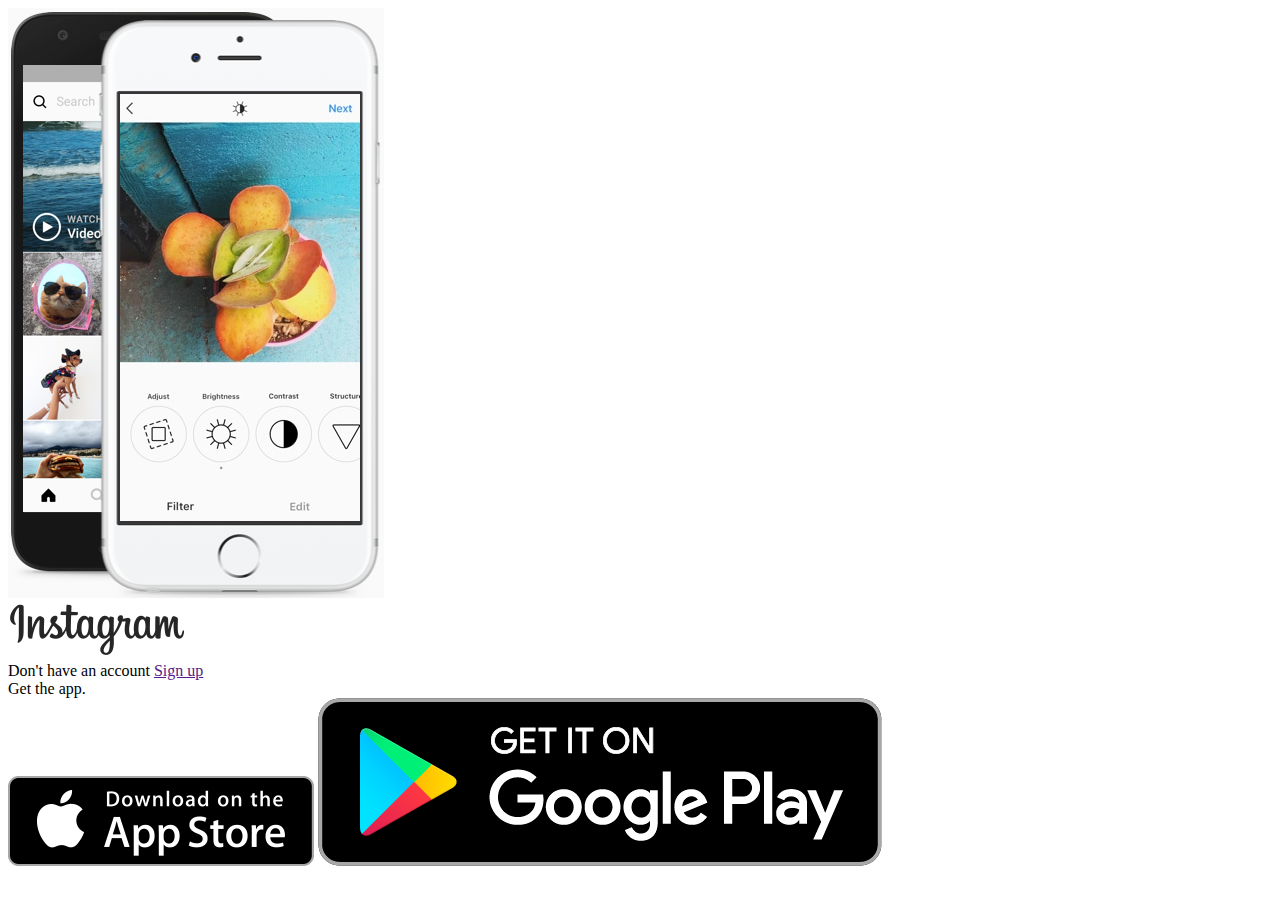
==== index.html @ be80120c "index" ====
<!DOCTYPE html>
<html lang="en">

  <head>
    <meta charset="utf-8" />
    <title>Login | Instajeju</title>
  </head>

  <body>

    <main class="login">
      <div class="login__column">
        <img src="images/phoneImage.png" />
      </div>
      <div class="login__column">
        <div class="login__box">
          <img src="images/logoLogin.png" class="login__logo" />
        </div>
        <div class="login__box">
          <span>Don't have an account</span>
          <a href="" class="login__link">Sign up</a>
        </div>
        <div class="login__box login__box--transparent">
          <span class="login__text">Get the app.</span>
          <div class="login__appstores">
            <img src="images/ios.png" class="login__appstore" />
            <img src="images/android.png" class="login__appstore" />
          </div>
        </div>
      </div>
    </main>

  </body>

</html>
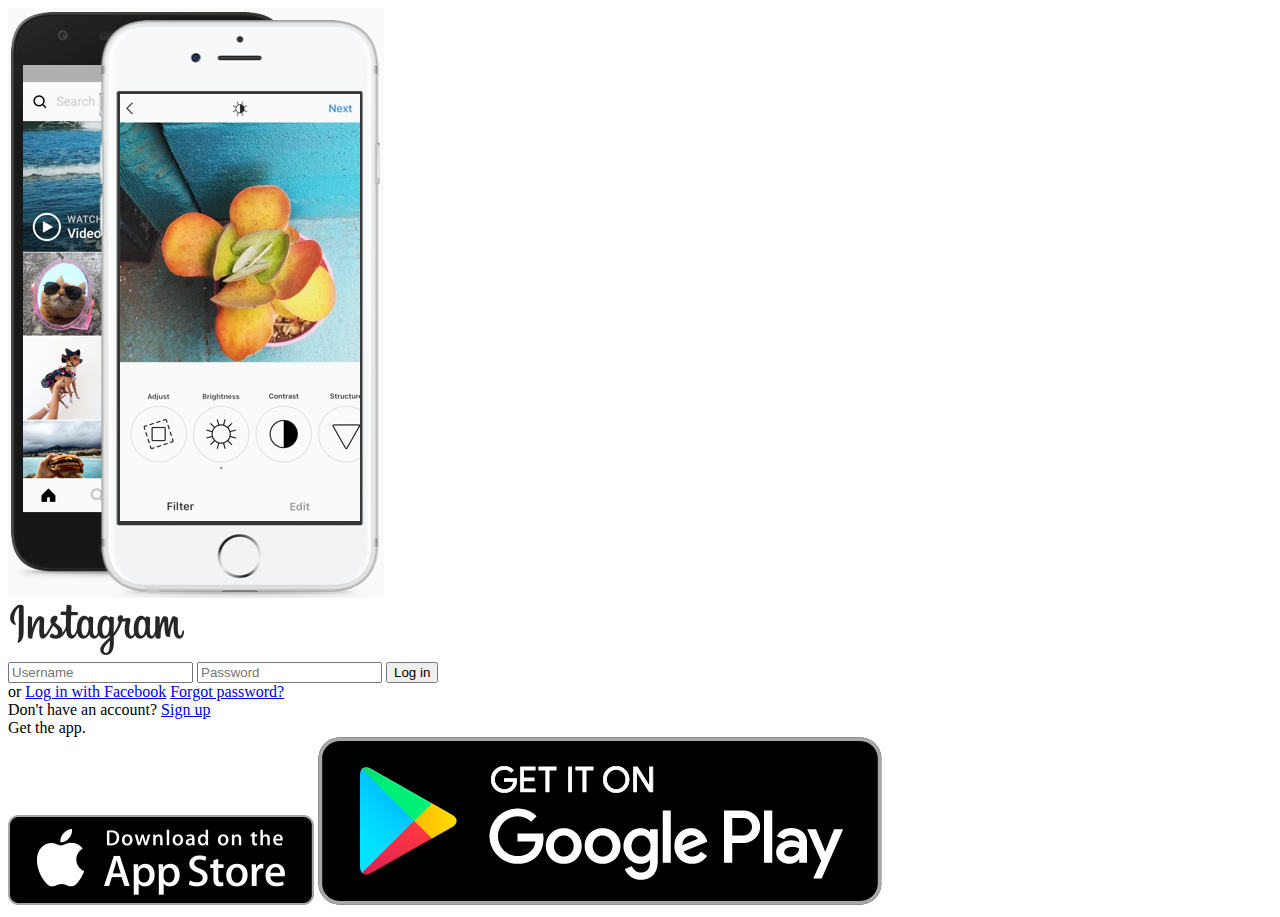
==== commit ac25869b: "index" ====
--- a/index.html
+++ b/index.html
@@ -15,10 +15,18 @@
       <div class="login__column">
         <div class="login__box">
           <img src="images/logoLogin.png" class="login__logo" />
+          <form action="feed.html" method="get">
+            <input type="email" name="user" placeholder="Username" required />
+            <input type="password" name="pass" placeholder="Password" required />
+            <input type="submit" value="Log in" />
+          </form>
+          <span class="login__divider">or</span>
+          <a href="#" class="login__fb-link">Log in with Facebook</a>
+          <a href="#" class="login__link login__link--small">Forgot password?</a>
         </div>
         <div class="login__box">
-          <span>Don't have an account</span>
-          <a href="" class="login__link">Sign up</a>
+          <span class="login__text">Don't have an account?</span>
+          <a href="#" class="login__link login__link--blue">Sign up</a>
         </div>
         <div class="login__box login__box--transparent">
           <span class="login__text">Get the app.</span>
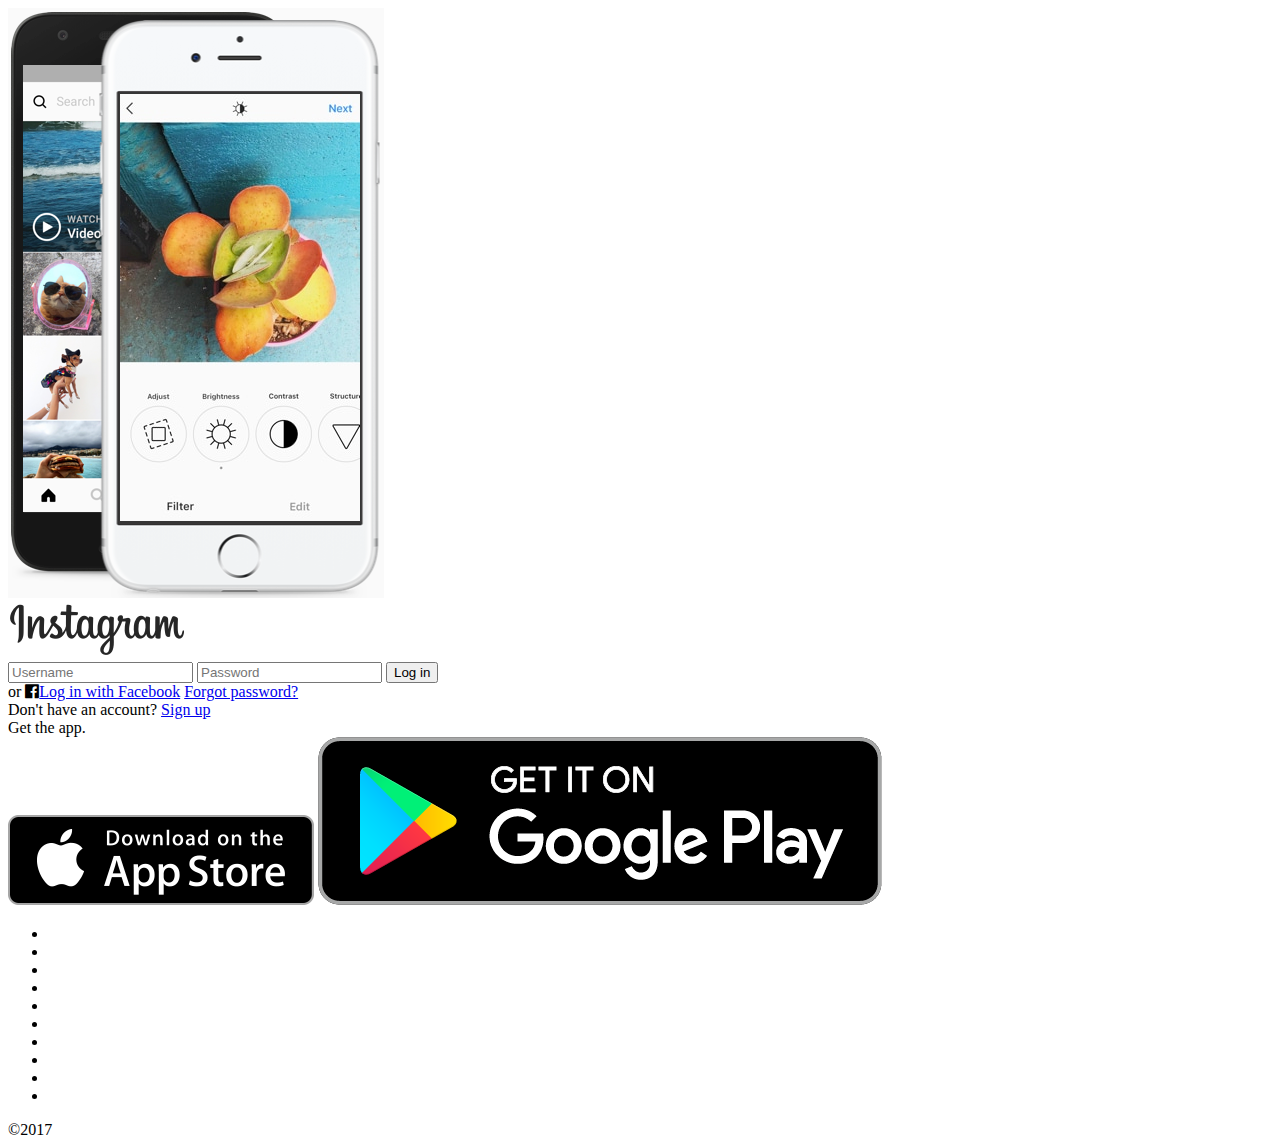
==== commit 1ffcaaf9: "index" ====
--- a/index.html
+++ b/index.html
@@ -4,40 +4,67 @@
   <head>
     <meta charset="utf-8" />
     <title>Login | Instajeju</title>
+    <link href="https://maxcdn.bootstrapcdn.com/font-awesome/4.7.0/css/font-awesome.min.css" rel=stylesheet />
   </head>
 
-  <body>
+  <!DOCTYPE html>
+  <html lang="en">
 
-    <main class="login">
-      <div class="login__column">
-        <img src="images/phoneImage.png" />
-      </div>
-      <div class="login__column">
-        <div class="login__box">
-          <img src="images/logoLogin.png" class="login__logo" />
-          <form action="feed.html" method="get">
-            <input type="email" name="user" placeholder="Username" required />
-            <input type="password" name="pass" placeholder="Password" required />
-            <input type="submit" value="Log in" />
-          </form>
-          <span class="login__divider">or</span>
-          <a href="#" class="login__fb-link">Log in with Facebook</a>
-          <a href="#" class="login__link login__link--small">Forgot password?</a>
+    <head>
+      <meta charset="utf-8" />
+      <title>Login | Instajeju</title>
+    </head>
+
+    <body>
+
+      <main class="login">
+        <div class="login__column">
+          <img src="images/phoneImage.png" />
         </div>
-        <div class="login__box">
-          <span class="login__text">Don't have an account?</span>
-          <a href="#" class="login__link login__link--blue">Sign up</a>
-        </div>
-        <div class="login__box login__box--transparent">
-          <span class="login__text">Get the app.</span>
-          <div class="login__appstores">
-            <img src="images/ios.png" class="login__appstore" />
-            <img src="images/android.png" class="login__appstore" />
+        <div class="login__column">
+          <div class="login__box">
+            <img src="images/logoLogin.png" class="login__logo" />
+            <form action="feed.html" method="get">
+              <input type="text" name="user" placeholder="Username" required />
+              <input type="password" name="pass" placeholder="Password" required />
+              <input type="submit" value="Log in" />
+            </form>
+            <span class="login__divider">or</span>
+            <i class="fa fa-facebook-official" aria-hidden="true"></i><a href="#" class="login__fb-link">Log in with Facebook</a>
+            <a href="#" class="login__link login__link--small">Forgot password?</a>
+          </div>
+          <div class="login__box">
+            <span class="login__text">Don't have an account?</span>
+            <a href="#" class="login__link login__link--blue">Sign up</a>
+          </div>
+          <div class="login__box login__box--transparent">
+            <span class="login__text">Get the app.</span>
+            <div class="login__appstores">
+              <img src="images/ios.png" class="login__appstore" />
+              <img src="images/android.png" class="login__appstore" />
+            </div>
           </div>
         </div>
-      </div>
-    </main>
+      </main>
 
-  </body>
+      <footer class="footer">
+        <nav class="footer__nav">
+          <ul class="footer__list">
+            <li class="footer__list-item"><a href="" class="footer__link"></a></li>
+            <li class="footer__list-item"><a href="" class="footer__link"></a></li>
+            <li class="footer__list-item"><a href="" class="footer__link"></a></li>
+            <li class="footer__list-item"><a href="" class="footer__link"></a></li>
+            <li class="footer__list-item"><a href="" class="footer__link"></a></li>
+            <li class="footer__list-item"><a href="" class="footer__link"></a></li>
+            <li class="footer__list-item"><a href="" class="footer__link"></a></li>
+            <li class="footer__list-item"><a href="" class="footer__link"></a></li>
+            <li class="footer__list-item"><a href="" class="footer__link"></a></li>
+            <li class="footer__list-item"><a href="" class="footer__link"></a></li>
+          </ul>
+        </nav>
+        <span class="footer__copy">&copy;2017</span>
+      </footer>
 
-</html>
+    </body>
+
+  </html>
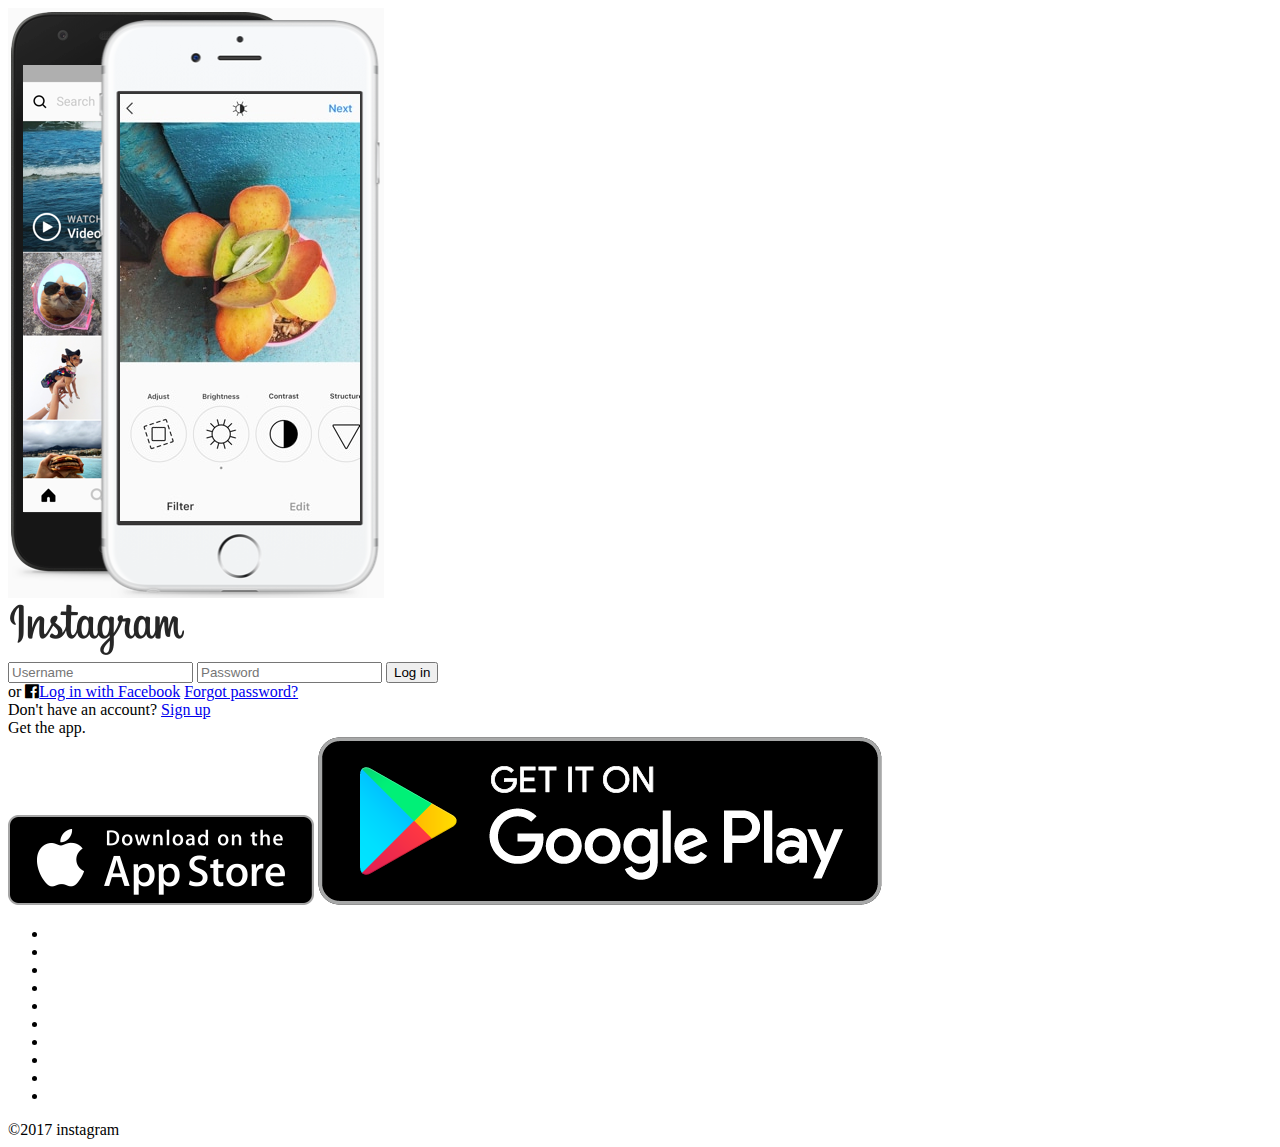
==== commit 062686a2: "index" ====
--- a/index.html
+++ b/index.html
@@ -62,7 +62,7 @@
             <li class="footer__list-item"><a href="" class="footer__link"></a></li>
           </ul>
         </nav>
-        <span class="footer__copy">&copy;2017</span>
+        <span class="footer__copy">&copy;2017 instagram</span>
       </footer>
 
     </body>
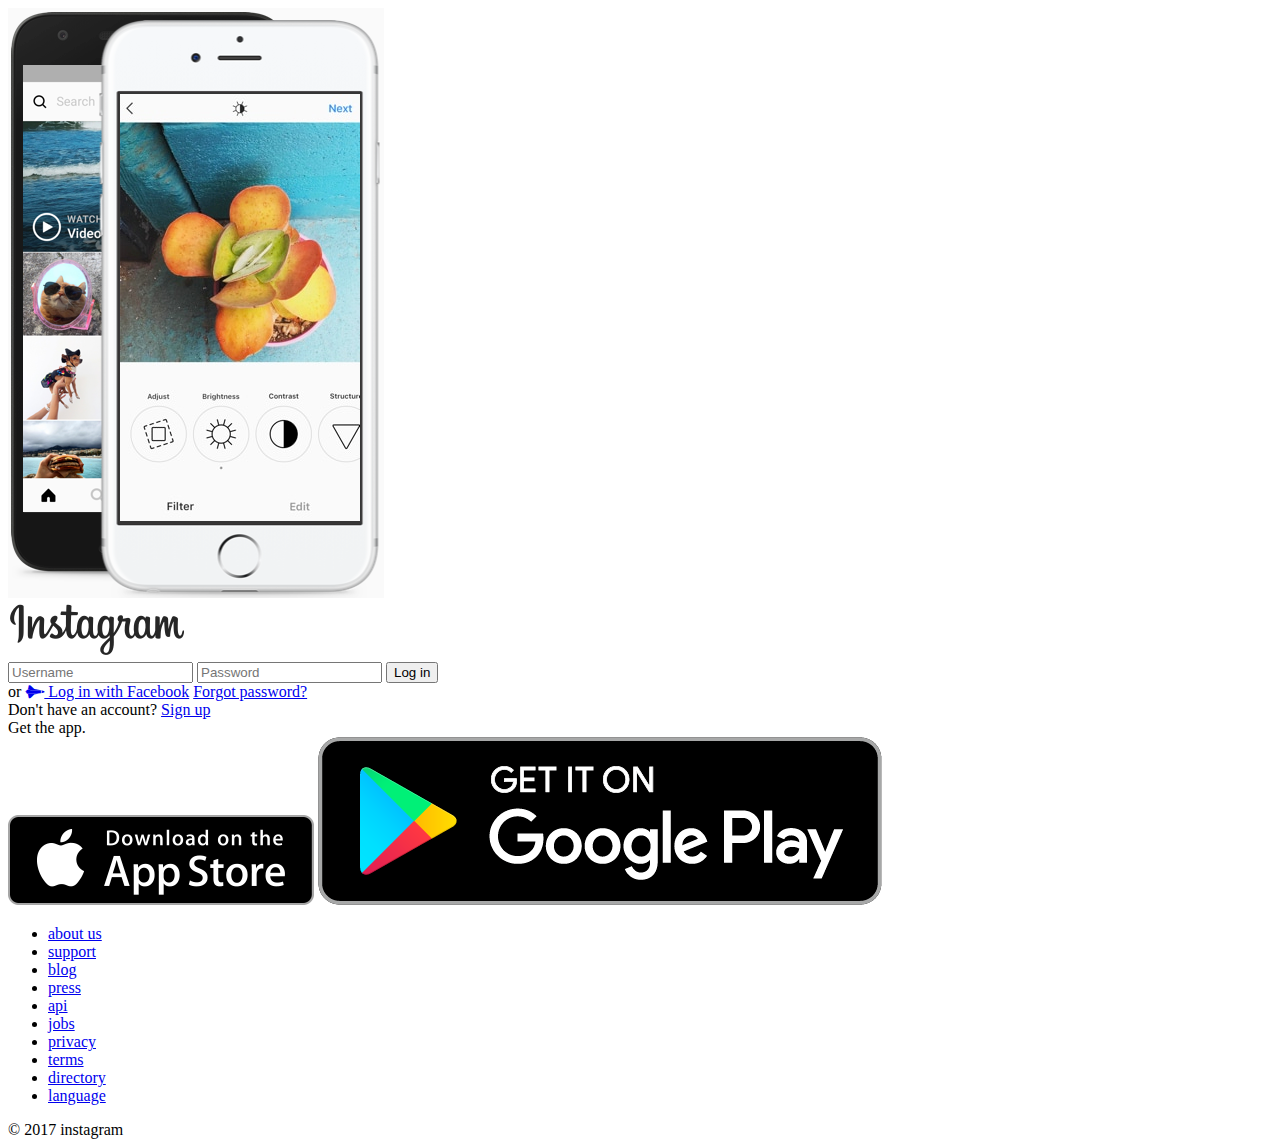
==== commit f23ba4d1: "main" ====
--- a/index.html
+++ b/index.html
@@ -1,70 +1,88 @@
 <!DOCTYPE html>
 <html lang="en">
 
-  <head>
-    <meta charset="utf-8" />
-    <title>Login | Instajeju</title>
-    <link href="https://maxcdn.bootstrapcdn.com/font-awesome/4.7.0/css/font-awesome.min.css" rel=stylesheet />
-  </head>
+<head>
+  <meta charset="utf-8" />
+  <title>Login | Instajeju</title>
+  <link href="https://maxcdn.bootstrapcdn.com/font-awesome/4.7.0/css/font-awesome.min.css"
+        rel="stylesheet" />
+</head>
 
-  <!DOCTYPE html>
-  <html lang="en">
+<body>
 
-    <head>
-      <meta charset="utf-8" />
-      <title>Login | Instajeju</title>
-    </head>
+  <main class="login">
+    <div class="login__column">
+      <img src="images/phoneImage.png" />
+    </div>
+    <div class="login__column">
+      <div class="login__box">
+        <img src="images/logoLogin.png"
+             class="login__logo" />
+        <form action="feed.html"
+              method="get">
+          <input type="email"
+                 name="user"
+                 placeholder="Username"
+                 required />
+          <input type="password"
+                 name="pass"
+                 placeholder="Password"
+                 required />
+          <input type="submit"
+                 value="Log in" />
+        </form>
+        <span class="login__divider">or</span>
+        <a href="#"
+           class="login__fb-link">
+           <i class="fa fa-space-shuttle" aria-hidden="true"></i> Log in with Facebook</a>
+        <a href="#"
+           class="login__link login__link--small">Forgot password?</a>
+      </div>
+      <div class="login__box">
+        <span class="login__text">Don't have an account?</span>
+        <a href="#"
+           class="login__link login__link--blue">Sign up</a>
+      </div>
+      <div class="login__box login__box--transparent">
+        <span class="login__text">Get the app.</span>
+        <div class="login__appstores">
+          <img src="images/ios.png"
+               class="login__appstore" />
+          <img src="images/android.png"
+               class="login__appstore" />
+        </div>
+      </div>
+    </div>
+  </main>
 
-    <body>
+  <footer class="footer">
+    <nav class="footer__nav">
+      <ul class="footer__list">
+        <li class="footer__list-item"><a href="#"
+             class="footer__link">about us</a></li>
+        <li class="footer__list-item"><a href="#"
+             class="footer__link">support</a></li>
+        <li class="footer__list-item"><a href="#"
+             class="footer__link">blog</a></li>
+        <li class="footer__list-item"><a href="#"
+             class="footer__link">press</a></li>
+        <li class="footer__list-item"><a href="#"
+             class="footer__link">api</a></li>
+        <li class="footer__list-item"><a href="#"
+             class="footer__link">jobs</a></li>
+        <li class="footer__list-item"><a href="#"
+             class="footer__link">privacy</a></li>
+        <li class="footer__list-item"><a href="#"
+             class="footer__link">terms</a></li>
+        <li class="footer__list-item"><a href="#"
+             class="footer__link">directory</a></li>
+        <li class="footer__list-item"><a href="#"
+             class="footer__link">language</a></li>
+      </ul>
+    </nav>
+    <span class="footer__copy">© 2017 instagram</span>
+  </footer>
 
-      <main class="login">
-        <div class="login__column">
-          <img src="images/phoneImage.png" />
-        </div>
-        <div class="login__column">
-          <div class="login__box">
-            <img src="images/logoLogin.png" class="login__logo" />
-            <form action="feed.html" method="get">
-              <input type="text" name="user" placeholder="Username" required />
-              <input type="password" name="pass" placeholder="Password" required />
-              <input type="submit" value="Log in" />
-            </form>
-            <span class="login__divider">or</span>
-            <i class="fa fa-facebook-official" aria-hidden="true"></i><a href="#" class="login__fb-link">Log in with Facebook</a>
-            <a href="#" class="login__link login__link--small">Forgot password?</a>
-          </div>
-          <div class="login__box">
-            <span class="login__text">Don't have an account?</span>
-            <a href="#" class="login__link login__link--blue">Sign up</a>
-          </div>
-          <div class="login__box login__box--transparent">
-            <span class="login__text">Get the app.</span>
-            <div class="login__appstores">
-              <img src="images/ios.png" class="login__appstore" />
-              <img src="images/android.png" class="login__appstore" />
-            </div>
-          </div>
-        </div>
-      </main>
+</body>
 
-      <footer class="footer">
-        <nav class="footer__nav">
-          <ul class="footer__list">
-            <li class="footer__list-item"><a href="" class="footer__link"></a></li>
-            <li class="footer__list-item"><a href="" class="footer__link"></a></li>
-            <li class="footer__list-item"><a href="" class="footer__link"></a></li>
-            <li class="footer__list-item"><a href="" class="footer__link"></a></li>
-            <li class="footer__list-item"><a href="" class="footer__link"></a></li>
-            <li class="footer__list-item"><a href="" class="footer__link"></a></li>
-            <li class="footer__list-item"><a href="" class="footer__link"></a></li>
-            <li class="footer__list-item"><a href="" class="footer__link"></a></li>
-            <li class="footer__list-item"><a href="" class="footer__link"></a></li>
-            <li class="footer__list-item"><a href="" class="footer__link"></a></li>
-          </ul>
-        </nav>
-        <span class="footer__copy">&copy;2017 instagram</span>
-      </footer>
-
-    </body>
-
-  </html>
+</html>
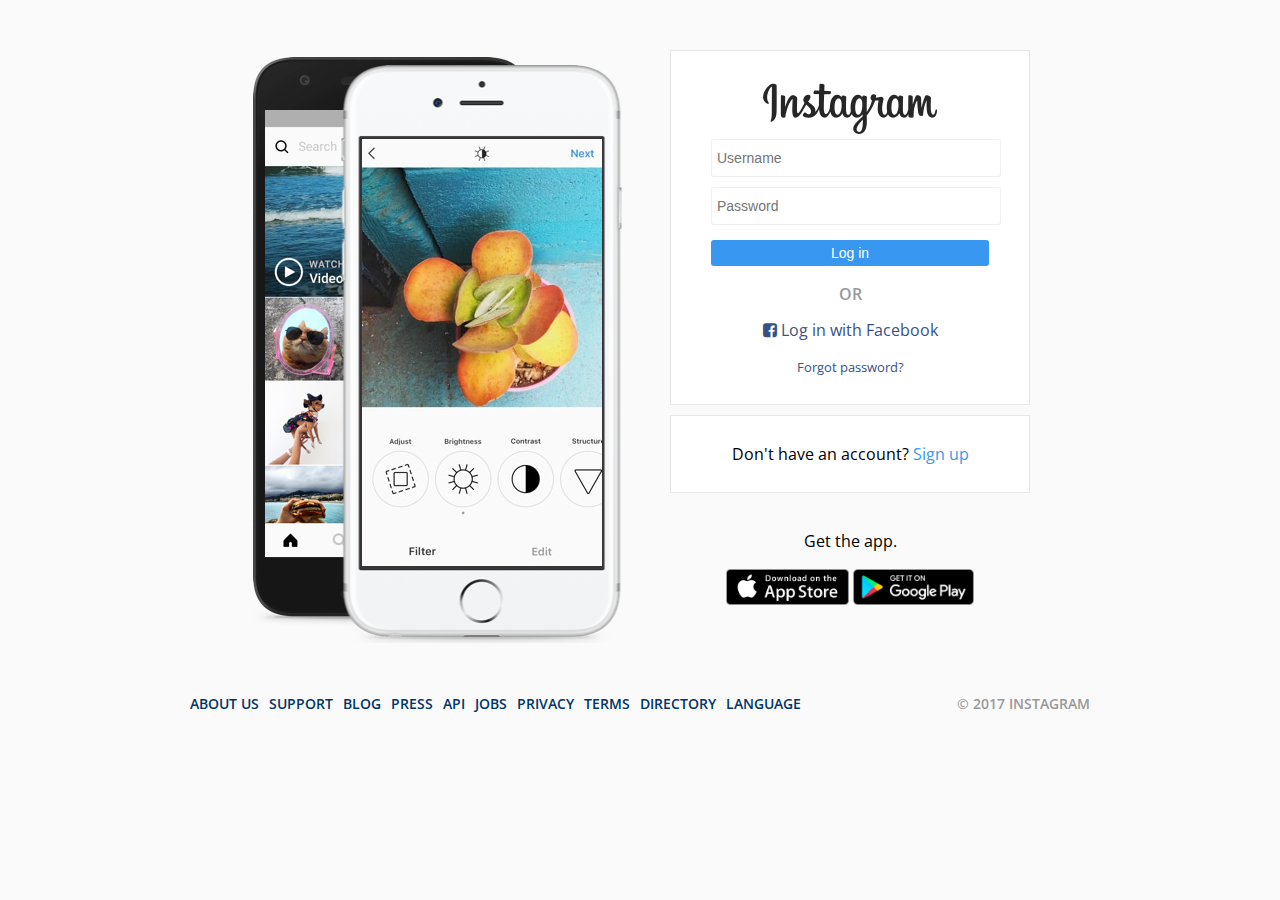
==== commit ebbe4ef0: "final-1" ====
--- a/index.html
+++ b/index.html
@@ -1,88 +1,67 @@
 <!DOCTYPE html>
 <html lang="en">
 
-<head>
-  <meta charset="utf-8" />
-  <title>Login | Instajeju</title>
-  <link href="https://maxcdn.bootstrapcdn.com/font-awesome/4.7.0/css/font-awesome.min.css"
-        rel="stylesheet" />
-</head>
+  <head>
+    <meta charset="utf-8" />
+    <title>Login | Instajeju</title>
+    <link rel="shortcut icon" href="images/favicon.ico">
+    <link href="https://maxcdn.bootstrapcdn.com/font-awesome/4.7.0/css/font-awesome.min.css" rel="stylesheet" />
+    <link rel="stylesheet" href="css/styles.css">
+  </head>
 
-<body>
-
-  <main class="login">
-    <div class="login__column">
-      <img src="images/phoneImage.png" />
-    </div>
-    <div class="login__column">
-      <div class="login__box">
-        <img src="images/logoLogin.png"
-             class="login__logo" />
-        <form action="feed.html"
-              method="get">
-          <input type="email"
-                 name="user"
-                 placeholder="Username"
-                 required />
-          <input type="password"
-                 name="pass"
-                 placeholder="Password"
-                 required />
-          <input type="submit"
-                 value="Log in" />
-        </form>
-        <span class="login__divider">or</span>
-        <a href="#"
-           class="login__fb-link">
-           <i class="fa fa-space-shuttle" aria-hidden="true"></i> Log in with Facebook</a>
-        <a href="#"
-           class="login__link login__link--small">Forgot password?</a>
+  <body>
+    <main class="login">
+      <div class="login__column">
+        <img src="images/phoneImage.png" />
       </div>
-      <div class="login__box">
-        <span class="login__text">Don't have an account?</span>
-        <a href="#"
-           class="login__link login__link--blue">Sign up</a>
-      </div>
-      <div class="login__box login__box--transparent">
-        <span class="login__text">Get the app.</span>
-        <div class="login__appstores">
-          <img src="images/ios.png"
-               class="login__appstore" />
-          <img src="images/android.png"
-               class="login__appstore" />
+      <div class="login__column">
+        <div class="login__box">
+          <img src="images/logoLogin.png" class="login__logo" />
+          <form action="feed.html" method="get">
+            <input type="email" name="user" placeholder="Username" required />
+            <input type="password" name="pass" placeholder="Password" required />
+            <input type="submit" value="Log in" />
+          </form>
+          <span class="login__divider">or</span>
+          <a href="#" class="login__fb-link">
+             <i class="fa fa-facebook-square" aria-hidden="true"></i>
+             Log in with Facebook</a>
+          <a href="#" class="login__link login__link--small">Forgot password?</a>
+        </div>
+        <div class="login__box">
+          <span class="login__text">Don't have an account?</span>
+          <a href="#" class="login__link login__link--blue">Sign up</a>
+        </div>
+        <div class="login__box login__box--transparent">
+          <span class="login__text">Get the app.</span>
+          <div class="login__appstores">
+            <img src="images/ios.png" class="login__appstore" />
+            <img src="images/android.png" class="login__appstore" />
+          </div>
         </div>
       </div>
-    </div>
-  </main>
+    </main>
+    <footer class="footer">
+      <nav class="footer__nav">
+        <ul class="footer__list">
+          <li class="footer__list-item"><a href="#" class="footer__link">about us</a></li>
+          <li class="footer__list-item"><a href="#" class="footer__link">support</a></li>
+          <li class="footer__list-item"><a href="#" class="footer__link">blog</a></li>
+          <li class="footer__list-item"><a href="#" class="footer__link">press</a></li>
+          <li class="footer__list-item"><a href="#" class="footer__link">api</a></li>
+          <li class="footer__list-item"><a href="#" class="footer__link">jobs</a></li>
+          <li class="footer__list-item"><a href="#" class="footer__link">privacy</a></li>
+          <li class="footer__list-item"><a href="#" class="footer__link">terms</a></li>
+          <li class="footer__list-item"><a href="#" class="footer__link">directory</a></li>
+          <li class="footer__list-item"><a href="#" class="footer__link">language</a></li>
+        </ul>
+      </nav>
+      <span class="footer__copy">© 2017 instagram</span>
+    </footer>
+  </body>
 
-  <footer class="footer">
-    <nav class="footer__nav">
-      <ul class="footer__list">
-        <li class="footer__list-item"><a href="#"
-             class="footer__link">about us</a></li>
-        <li class="footer__list-item"><a href="#"
-             class="footer__link">support</a></li>
-        <li class="footer__list-item"><a href="#"
-             class="footer__link">blog</a></li>
-        <li class="footer__list-item"><a href="#"
-             class="footer__link">press</a></li>
-        <li class="footer__list-item"><a href="#"
-             class="footer__link">api</a></li>
-        <li class="footer__list-item"><a href="#"
-             class="footer__link">jobs</a></li>
-        <li class="footer__list-item"><a href="#"
-             class="footer__link">privacy</a></li>
-        <li class="footer__list-item"><a href="#"
-             class="footer__link">terms</a></li>
-        <li class="footer__list-item"><a href="#"
-             class="footer__link">directory</a></li>
-        <li class="footer__list-item"><a href="#"
-             class="footer__link">language</a></li>
-      </ul>
-    </nav>
-    <span class="footer__copy">© 2017 instagram</span>
-  </footer>
-
+</html>
+</footer>
 </body>
 
 </html>
--- a/css/styles.css
+++ b/css/styles.css
@@ -0,0 +1,5 @@
+@import url('https://fonts.googleapis.com/css?family=Open+Sans:400,600');
+@import "reset.css";
+@import "globals.css";
+@import "login.css";
+@import "footer.css";
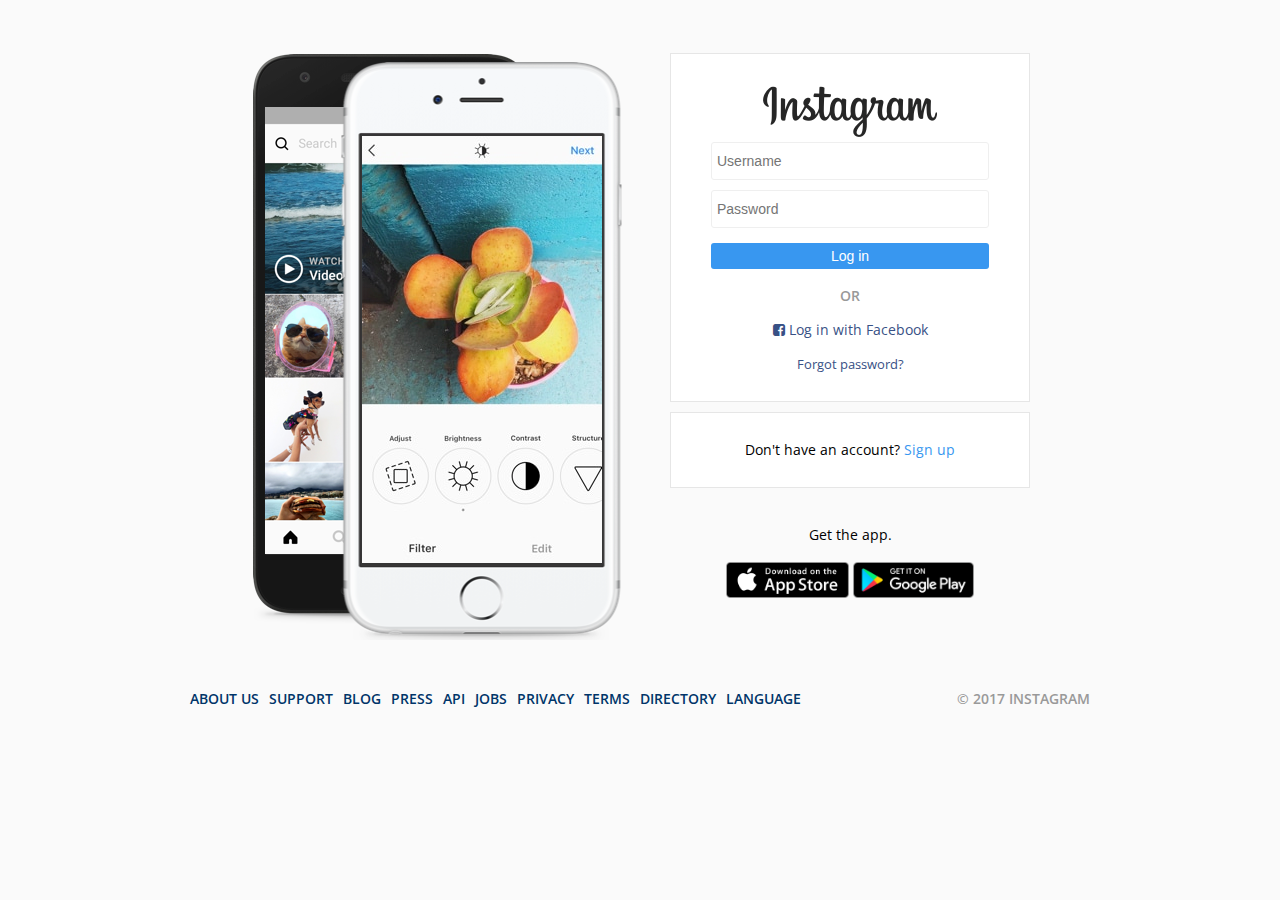
==== commit 411e5e72: "wsf" ====
--- a/index.html
+++ b/index.html
@@ -3,6 +3,7 @@
 
   <head>
     <meta charset="utf-8" />
+    <meta name="viewport" content="width=device-width, initial-scale=1.0, user-scalable=no">
     <title>Login | Instajeju</title>
     <link rel="shortcut icon" href="images/favicon.ico">
     <link href="https://maxcdn.bootstrapcdn.com/font-awesome/4.7.0/css/font-awesome.min.css" rel="stylesheet" />
--- a/css/styles.css
+++ b/css/styles.css
@@ -3,3 +3,8 @@
 @import "globals.css";
 @import "login.css";
 @import "footer.css";
+@import "navigation.css";
+@import "explore.css";
+@import "feed.css";
+@import "image-detail.css";
+@import "mobile.css";
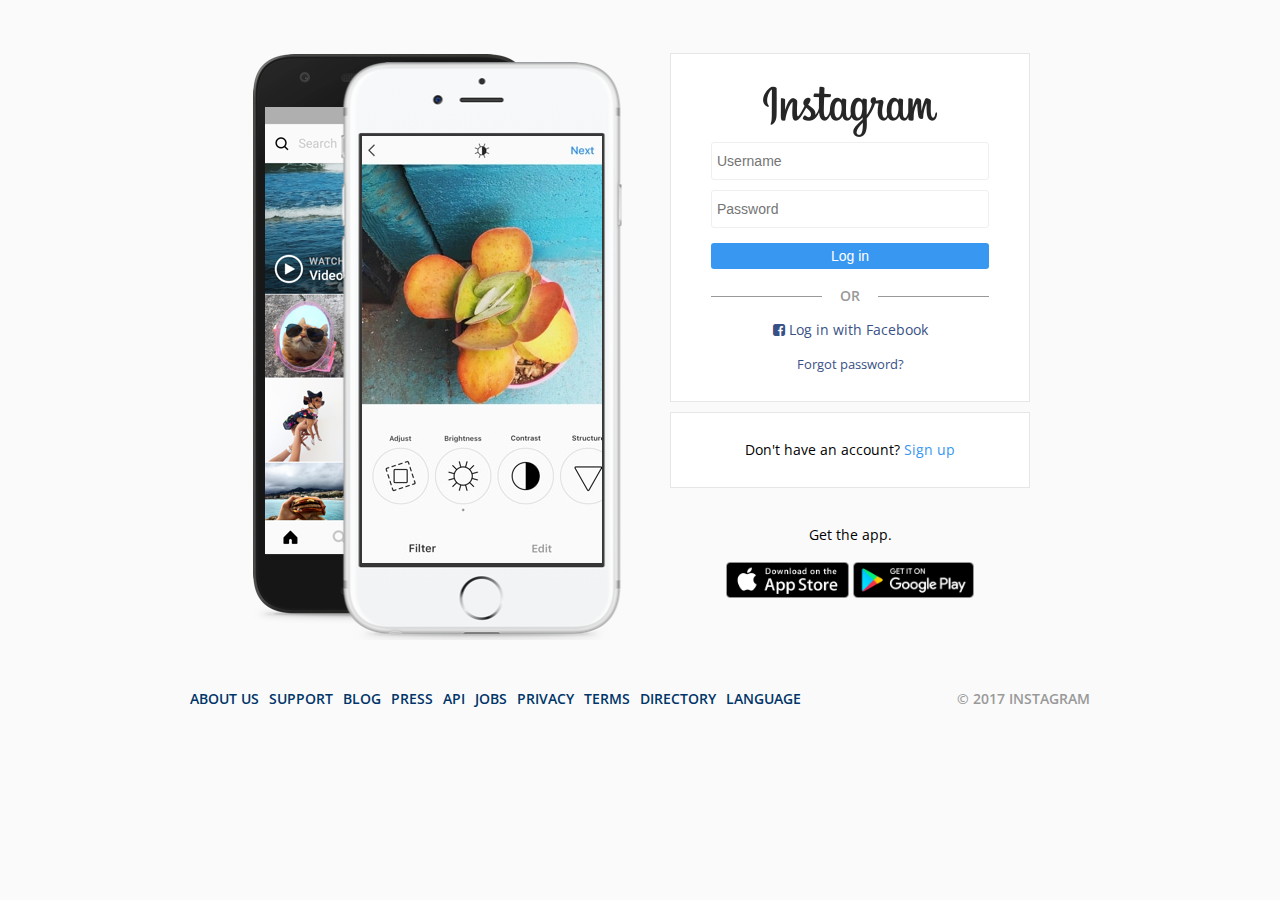
==== commit c340c54c: "jquery" ====
--- a/index.html
+++ b/index.html
@@ -59,6 +59,11 @@
       </nav>
       <span class="footer__copy">© 2017 instagram</span>
     </footer>
+    <script
+  src="http://code.jquery.com/jquery-3.2.1.min.js"
+  integrity="sha256-hwg4gsxgFZhOsEEamdOYGBf13FyQuiTwlAQgxVSNgt4="
+  crossorigin="anonymous"></script>
+    <script src="js/app.js"></script>
   </body>
 
 </html>
